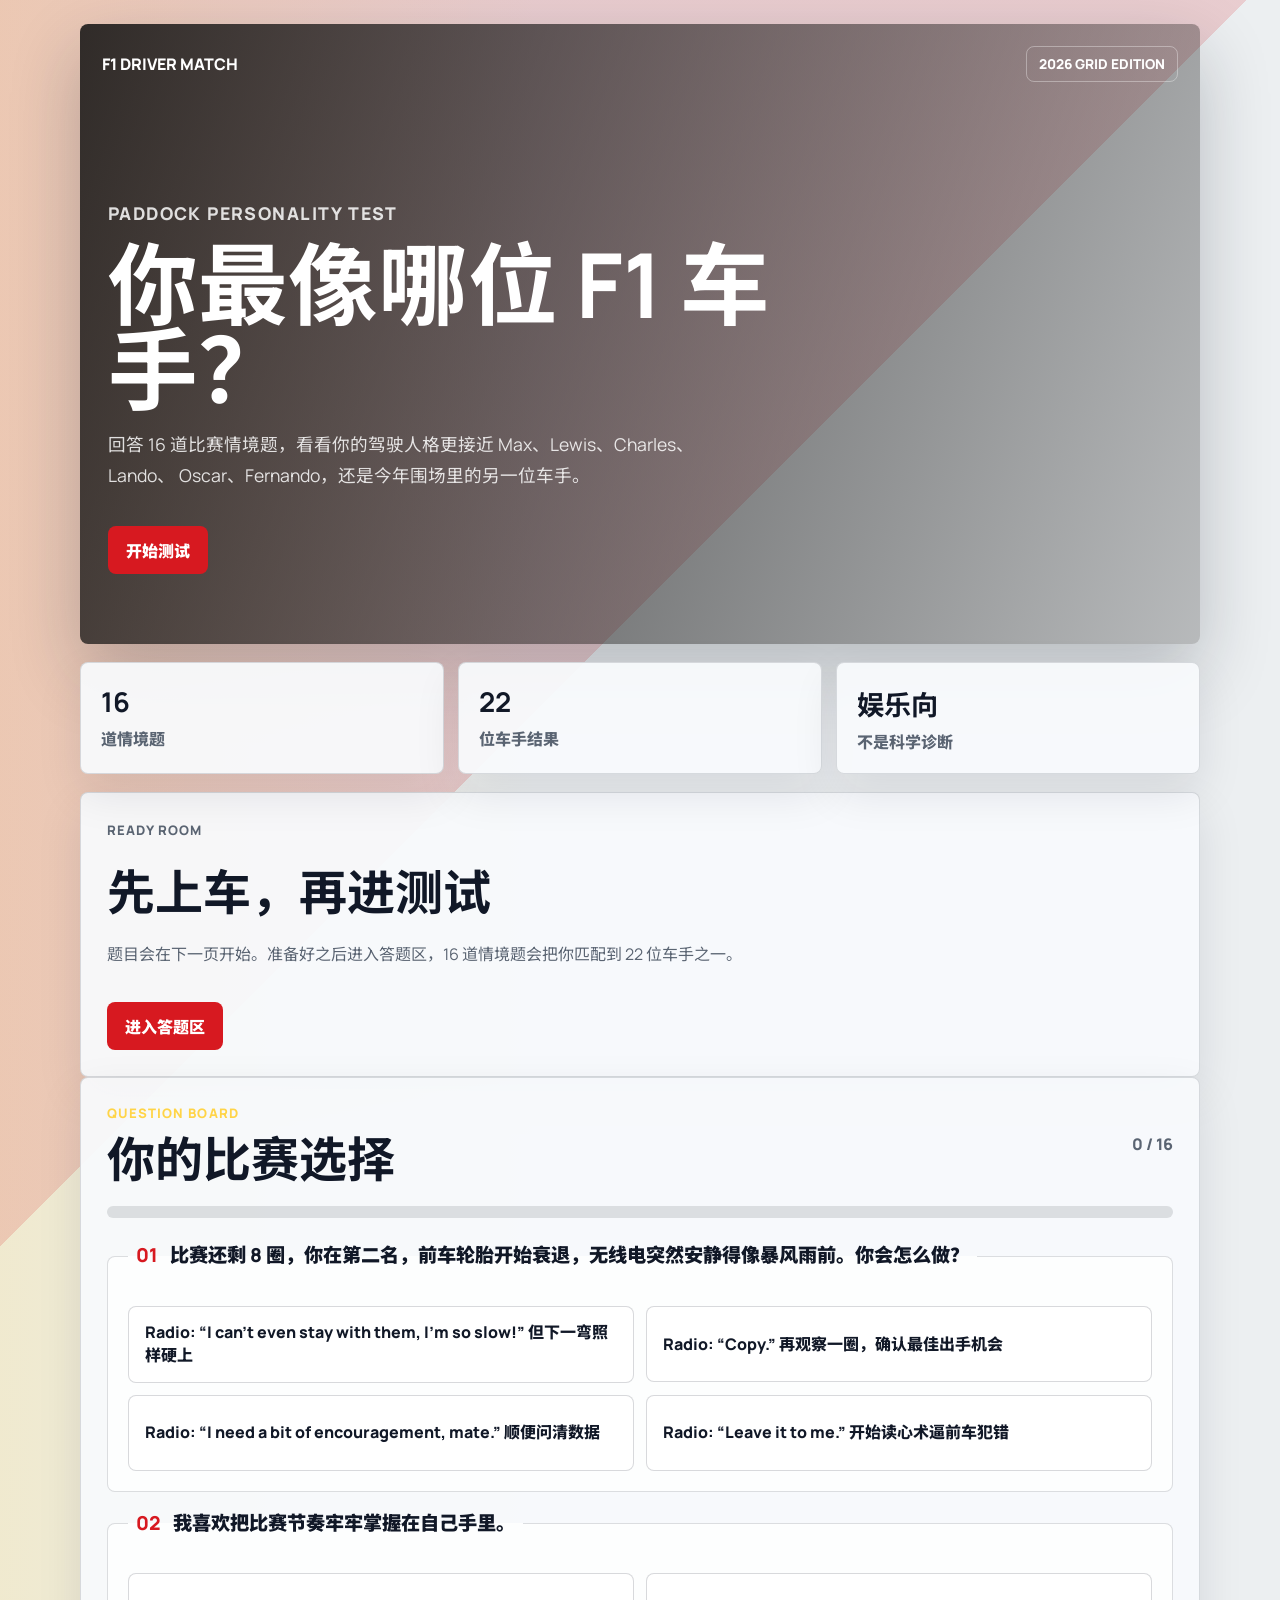
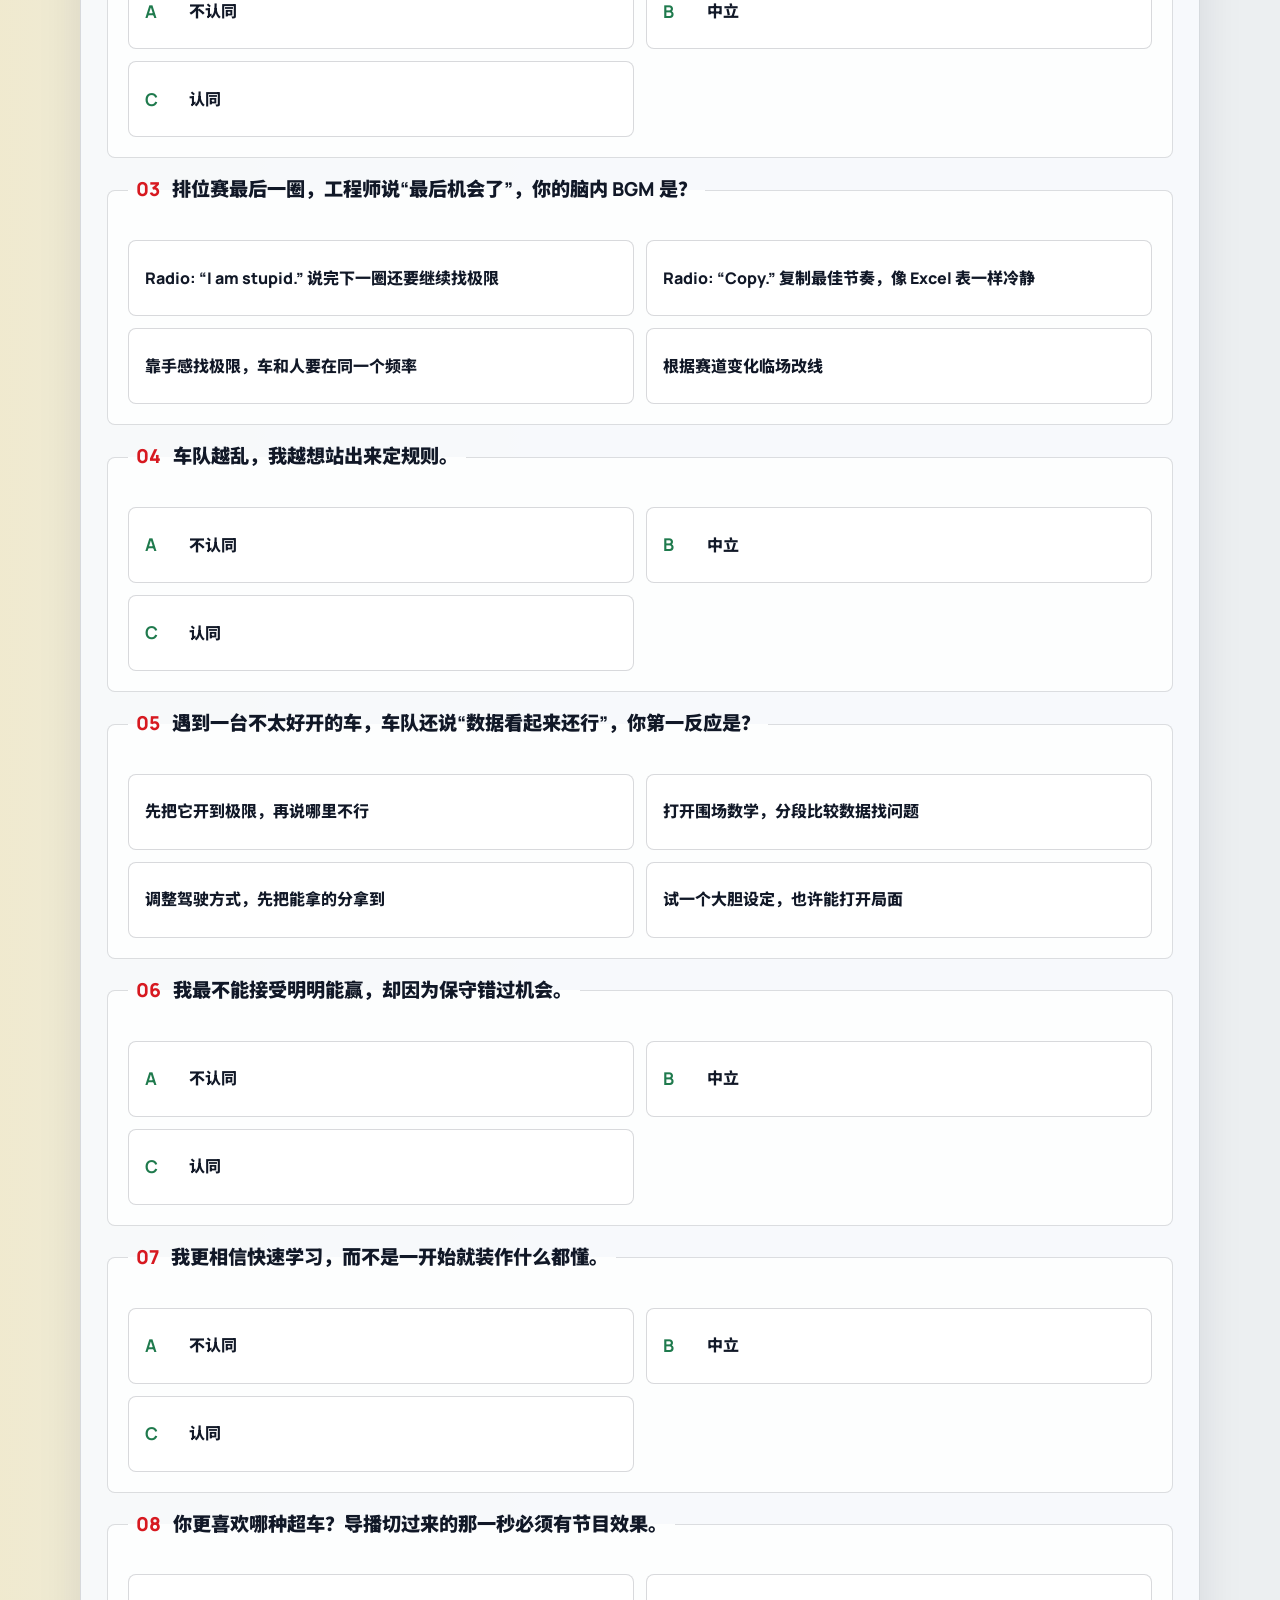
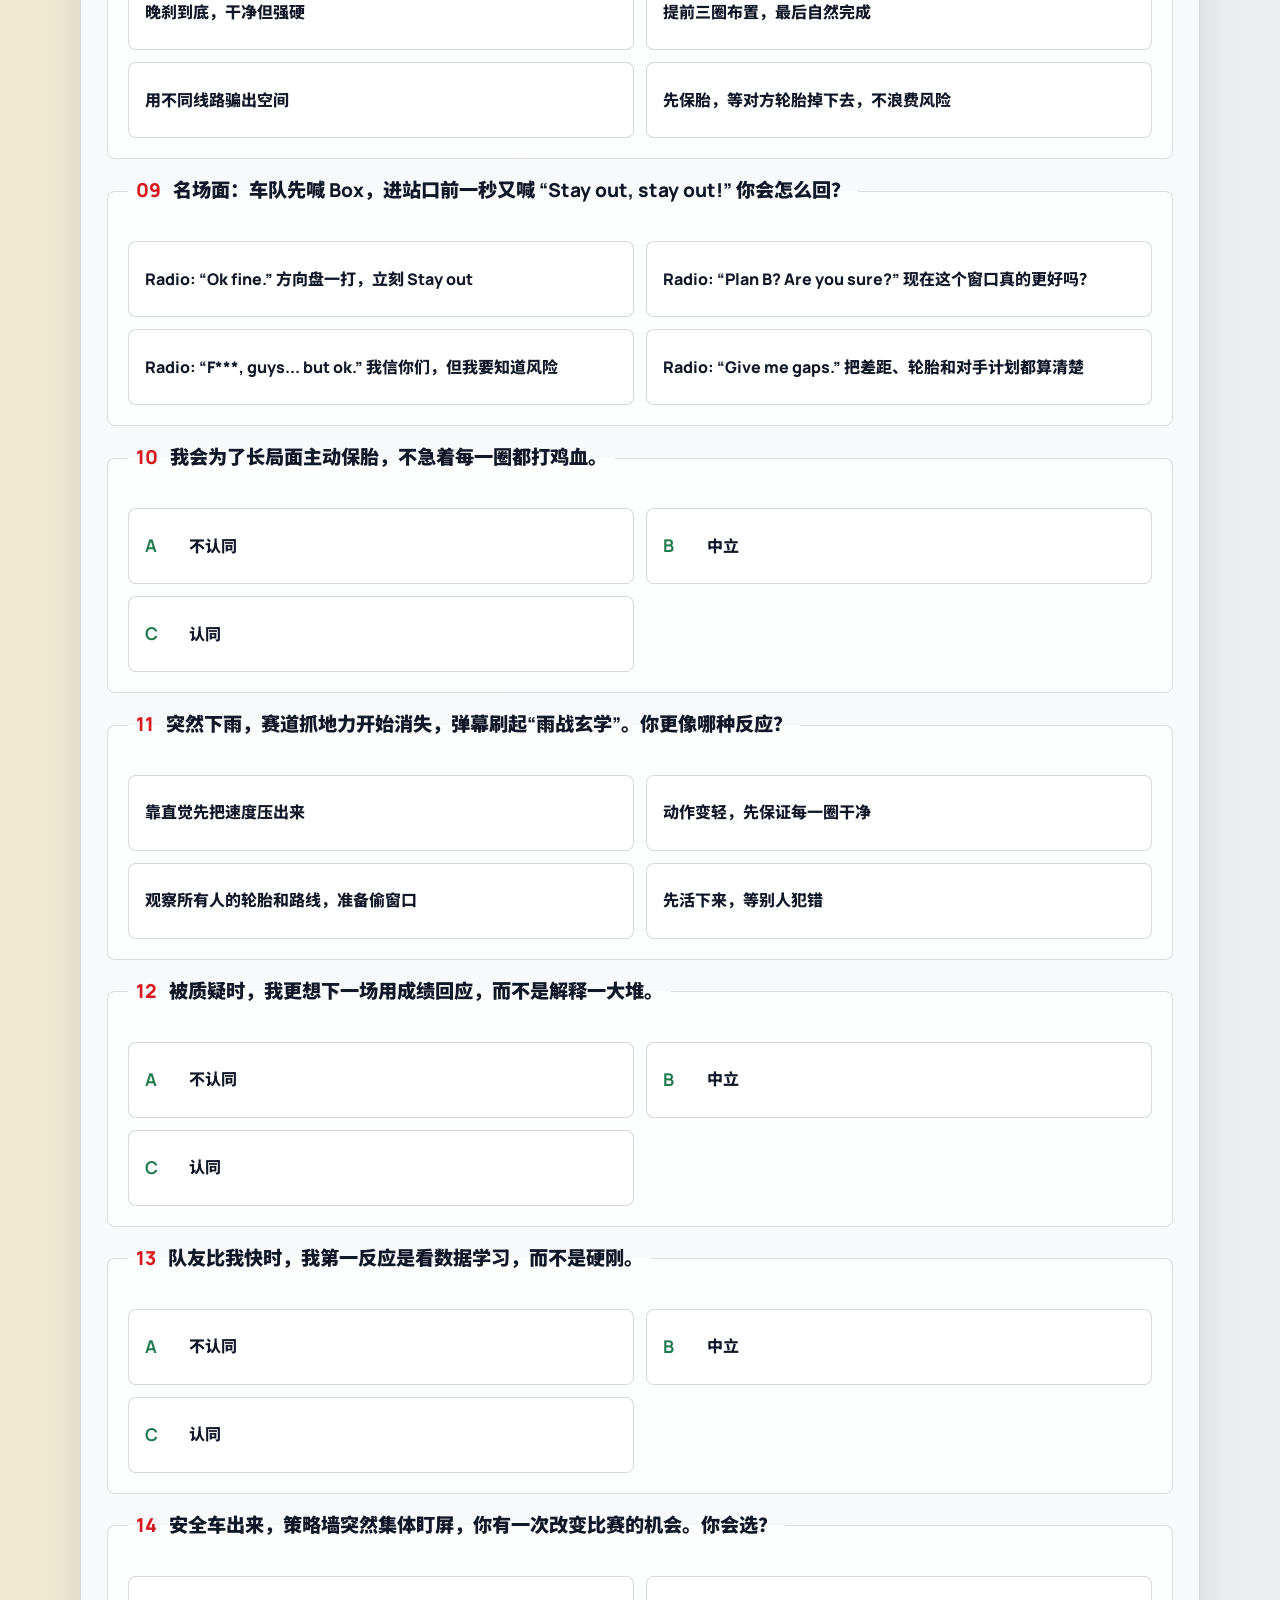
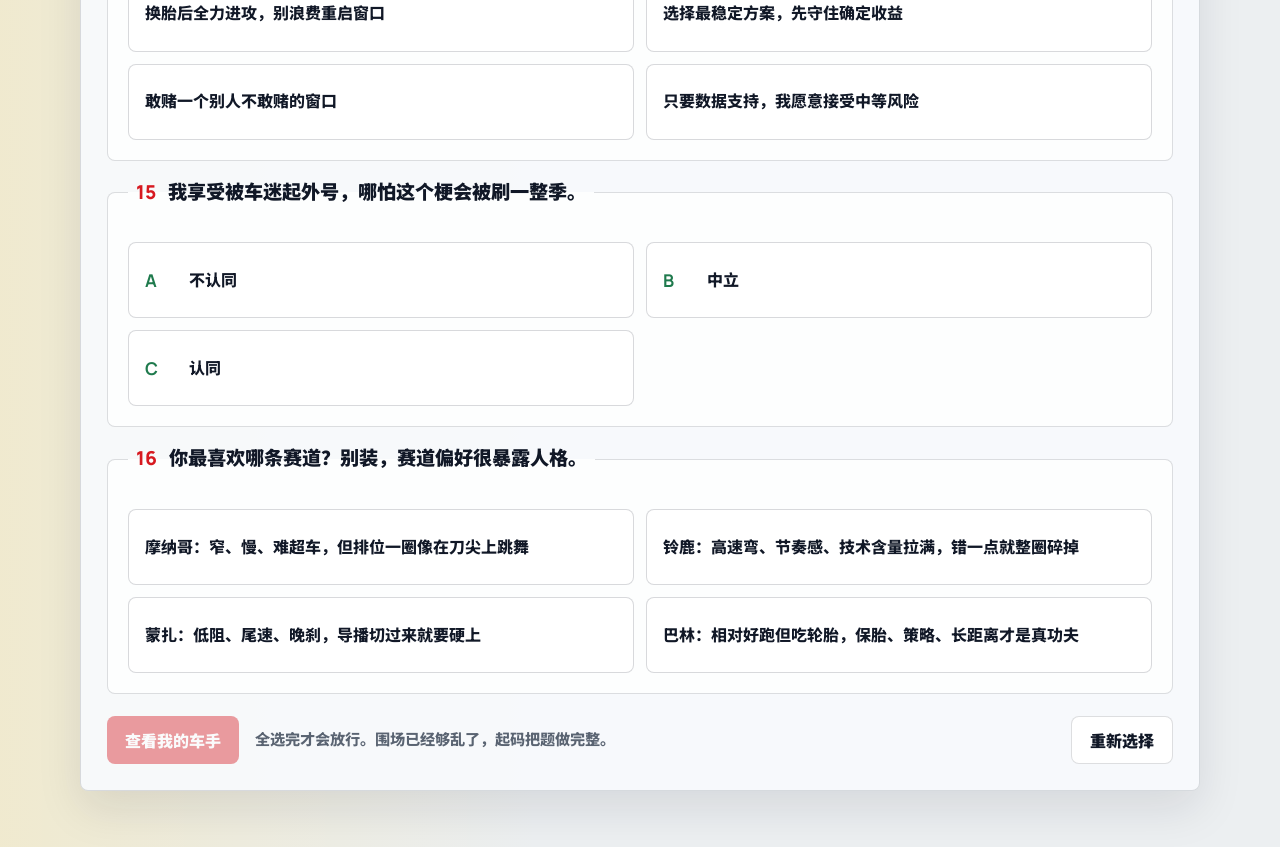
==== f1index.html @ 98091bf8 "Add files via upload" ====
<!DOCTYPE html>
<html lang="zh-Hans">
  <head>
    <meta charset="UTF-8" />
    <meta name="viewport" content="width=device-width, initial-scale=1.0" />
    <title>F1 车手人格测试</title>
    <link rel="preconnect" href="https://fonts.googleapis.com" />
    <link rel="preconnect" href="https://fonts.gstatic.com" crossorigin />
    <link
      href="https://fonts.googleapis.com/css2?family=Manrope:wght@400;500;700;800&family=Noto+Sans+SC:wght@400;500;700;900&display=swap"
      rel="stylesheet"
    />
    <link rel="stylesheet" href="styles.css" />
  </head>
  <body class="f1-page">
    <div class="f1-shell">
      <header class="f1-hero">
        <nav class="f1-topbar" aria-label="F1 test navigation">
          <a class="f1-brand" href="index.html">F1 Driver Match</a>
          <span class="f1-season">2026 Grid Edition</span>
        </nav>

        <section class="f1-hero-content">
          <p class="f1-kicker">Paddock Personality Test</p>
          <h1>你最像哪位 F1 车手？</h1>
          <p>
            回答 16 道比赛情境题，看看你的驾驶人格更接近 Max、Lewis、Charles、Lando、
            Oscar、Fernando，还是今年围场里的另一位车手。
          </p>
          <a class="f1-start" href="#f1-quiz">开始测试</a>
        </section>
      </header>

      <main>
        <section class="f1-intro" aria-label="Test notes">
          <article>
            <strong>16</strong>
            <span>道情境题</span>
          </article>
          <article>
            <strong>22</strong>
            <span>位车手结果</span>
          </article>
          <article>
            <strong>娱乐向</strong>
            <span>不是科学诊断</span>
          </article>
        </section>

        <section class="f1-cover-panel">
          <p class="f1-kicker">Ready Room</p>
          <h2>先上车，再进测试</h2>
          <p>
            题目会在下一页开始。准备好之后进入答题区，16 道情境题会把你匹配到 22 位车手之一。
          </p>
          <a class="f1-start" href="#f1-quiz">进入答题区</a>
        </section>

        <section id="f1-quiz" class="f1-quiz" aria-labelledby="quiz-title">
          <div class="f1-quiz-head">
            <div>
              <p class="f1-kicker">Question Board</p>
              <h2 id="quiz-title">你的比赛选择</h2>
            </div>
            <p id="quiz-progress" class="f1-progress-text">0 / 16</p>
          </div>

          <div class="f1-progress-bar" aria-hidden="true">
            <span id="quiz-progress-bar"></span>
          </div>

          <form id="f1-quiz-form" class="f1-question-list"></form>

          <div class="f1-actions">
            <button id="submit-quiz" class="f1-submit" type="button" disabled>查看我的车手</button>
            <p class="f1-submit-hint">全选完才会放行。围场已经够乱了，起码把题做完整。</p>
            <button id="reset-quiz" class="f1-reset" type="button">重新选择</button>
          </div>
        </section>

        <section id="f1-result" class="f1-result" hidden aria-live="polite">
          <div class="f1-result-main">
            <figure class="f1-driver-card">
              <figcaption>
                <span class="f1-type-label">你的人格类型是：</span>
                <strong id="result-driver-name"></strong>
                <span id="result-driver-team"></span>
                <div class="f1-result-stats">
                  <span id="result-driver-number"></span>
                  <span id="result-match-percent"></span>
                </div>
              </figcaption>
              <img id="result-avatar" alt="" />
            </figure>
            <p class="f1-kicker">人格解读</p>
            <h2 id="result-headline"></h2>
            <p id="result-summary"></p>
            <p id="result-detail"></p>
            <div id="result-traits" class="f1-traits"></div>
          </div>

          <aside class="f1-podium" aria-label="Closest driver matches">
            <h3>最接近你的前三名</h3>
            <div id="result-podium"></div>
          </aside>
        </section>
      </main>
    </div>
    <script src="f1-quiz.js?v=20260411-9"></script>
  </body>
</html>
---- styles.css ----
:root {
  --bg: #f4f0e8;
  --surface: rgba(255, 255, 255, 0.8);
  --surface-strong: #fffdf8;
  --text: #18222d;
  --muted: #596675;
  --accent: #045c52;
  --accent-soft: #d9efe7;
  --line: rgba(24, 34, 45, 0.1);
  --shadow: 0 24px 60px rgba(23, 32, 41, 0.12);
}

* {
  box-sizing: border-box;
}

html {
  scroll-behavior: smooth;
}

body {
  margin: 0;
  background:
    radial-gradient(circle at top left, rgba(255, 191, 128, 0.35), transparent 28%),
    radial-gradient(circle at top right, rgba(4, 92, 82, 0.18), transparent 30%),
    var(--bg);
  color: var(--text);
  font-family: "Manrope", "Noto Sans SC", "Noto Sans TC", sans-serif;
}

a {
  color: inherit;
}

.page-shell {
  width: min(1180px, calc(100% - 32px));
  margin: 24px auto 48px;
}

.hero,
.summary-card,
.info-card,
.topic-card,
.forum-card {
  border: 1px solid var(--line);
  box-shadow: var(--shadow);
}

.hero {
  background: linear-gradient(145deg, rgba(255, 253, 248, 0.96), rgba(228, 241, 236, 0.88));
  border-radius: 28px;
  padding: 24px;
}

.compact-hero {
  margin-bottom: 24px;
}

.topbar {
  display: flex;
  justify-content: space-between;
  align-items: center;
  gap: 16px;
}

.brand {
  font-size: 1rem;
  font-weight: 800;
  letter-spacing: 0.04em;
  text-transform: uppercase;
}

.home-link {
  text-decoration: none;
}

.lang-switcher {
  display: flex;
  flex-wrap: wrap;
  gap: 10px;
}

.lang-btn,
.primary-btn,
.secondary-btn,
.feedback-btn {
  border-radius: 999px;
  border: 1px solid transparent;
  cursor: pointer;
  font: inherit;
  transition: transform 0.2s ease, background 0.2s ease, border-color 0.2s ease;
}

.lang-btn {
  background: rgba(255, 255, 255, 0.68);
  border-color: rgba(4, 92, 82, 0.14);
  color: var(--text);
  padding: 10px 14px;
  font-size: 0.95rem;
  font-weight: 700;
}

.lang-btn.active,
.lang-btn:hover {
  background: var(--accent);
  color: #fff;
}

.hero-content {
  max-width: 760px;
  padding: 64px 8px 24px;
}

.home-hero {
  min-height: 420px;
  display: flex;
  flex-direction: column;
  justify-content: center;
}

.compact-copy {
  padding-top: 28px;
}

.eyebrow,
.section-kicker,
.summary-label,
.card-tag {
  color: var(--accent);
  font-size: 0.84rem;
  font-weight: 800;
  letter-spacing: 0.08em;
  text-transform: uppercase;
}

h1 {
  margin: 16px 0;
  font-size: clamp(2.4rem, 6vw, 5.2rem);
  line-height: 0.98;
}

.hero-copy,
.section-heading p,
.summary-card p,
.topic-card p,
.info-card p {
  color: var(--muted);
  line-height: 1.7;
}

.hero-actions {
  display: flex;
  flex-wrap: wrap;
  gap: 14px;
  margin-top: 28px;
}

.primary-btn,
.secondary-btn {
  display: inline-flex;
  align-items: center;
  justify-content: center;
  min-height: 48px;
  padding: 0 18px;
  text-decoration: none;
  font-weight: 800;
}

.primary-btn {
  background: var(--text);
  color: #fff;
}

.secondary-btn {
  background: rgba(255, 255, 255, 0.68);
  border-color: var(--line);
}

.summary-grid,
.card-grid {
  display: grid;
  gap: 18px;
}

.summary-grid,
.card-grid {
  grid-template-columns: repeat(3, minmax(0, 1fr));
}

.summary-grid {
  margin: 24px 0;
}

.summary-card,
.topic-card,
.info-card,
.forum-card {
  background: var(--surface);
  backdrop-filter: blur(16px);
  border-radius: 24px;
}

.summary-card,
.topic-card,
.info-card,
.forum-card {
  padding: 24px;
}

.topic-card {
  display: block;
  text-decoration: none;
}

.topic-card h3,
.info-card h3 {
  margin: 8px 0 12px;
  font-size: 1.35rem;
}

.detail-link {
  display: inline-flex;
  margin-top: 14px;
  font-weight: 800;
  color: var(--accent);
}

.section-heading {
  margin-bottom: 22px;
}

.home-sections,
.essentials {
  padding: 10px 4px 8px;
}

.mvp-section,
.forum-section {
  padding: 22px 4px 8px;
}

.mvp-tags {
  display: flex;
  flex-wrap: wrap;
  gap: 12px;
}

.feature-grid,
.stats-strip {
  display: grid;
  gap: 18px;
}

.feature-grid {
  grid-template-columns: repeat(3, minmax(0, 1fr));
}

.stats-strip {
  grid-template-columns: repeat(4, minmax(0, 1fr));
  margin-bottom: 24px;
}

.feature-card,
.stat-card {
  padding: 22px;
  border-radius: 22px;
  background: var(--surface);
  border: 1px solid var(--line);
  box-shadow: var(--shadow);
}

.feature-card h3 {
  margin: 0 0 10px;
  font-size: 1.2rem;
}

.stat-card strong {
  display: block;
  margin-bottom: 8px;
  font-size: 1.5rem;
}

.mvp-tag {
  display: inline-flex;
  align-items: center;
  min-height: 42px;
  padding: 0 16px;
  border-radius: 999px;
  background: rgba(4, 92, 82, 0.08);
  border: 1px solid rgba(4, 92, 82, 0.16);
  color: var(--accent);
  font-weight: 800;
}

.group-list {
  display: grid;
  gap: 28px;
}

.group-block {
  display: grid;
  gap: 16px;
}

.group-header h3 {
  margin: 0;
  font-size: 1.7rem;
}

.search-section {
  padding: 22px 4px 12px;
}

.search-box {
  display: flex;
  flex-wrap: wrap;
  gap: 12px;
}

.search-input {
  flex: 1 1 420px;
  min-height: 52px;
  padding: 0 16px;
  border-radius: 18px;
  border: 1px solid var(--line);
  background: rgba(255, 255, 255, 0.9);
  font: inherit;
}

.search-go {
  min-width: 180px;
}

.forum-list {
  display: grid;
  gap: 18px;
}

.guide-layout {
  display: grid;
  grid-template-columns: 280px minmax(0, 1fr);
  gap: 24px;
}

.guide-sidebar-inner {
  position: sticky;
  top: 20px;
  max-height: calc(100vh - 40px);
  overflow: auto;
  padding: 20px;
  border-radius: 24px;
  background: rgba(255, 255, 255, 0.78);
  border: 1px solid var(--line);
  box-shadow: var(--shadow);
}

.sidebar-group {
  display: grid;
  gap: 8px;
  margin-top: 18px;
}

.sidebar-group h3 {
  margin: 0 0 4px;
  font-size: 1rem;
}

.sidebar-link {
  padding: 8px 10px;
  border-radius: 12px;
  text-decoration: none;
  color: var(--muted);
  transition: background 0.2s ease, color 0.2s ease;
}

.sidebar-link.active,
.sidebar-link:hover {
  background: rgba(4, 92, 82, 0.1);
  color: var(--accent);
}

.detail-stack {
  display: grid;
  gap: 24px;
}

.detail-guide {
  display: grid;
  gap: 16px;
}

.detail-hero {
  padding: 24px;
  border-radius: 24px;
  background: linear-gradient(145deg, rgba(222, 239, 231, 0.8), rgba(255, 255, 255, 0.88));
  border: 1px solid rgba(4, 92, 82, 0.14);
  box-shadow: var(--shadow);
}

.detail-hero h2 {
  margin: 8px 0 12px;
  font-size: clamp(1.8rem, 4vw, 2.8rem);
}

.detail-hero p {
  margin: 0;
  line-height: 1.7;
}

.meta-pills {
  display: flex;
  flex-wrap: wrap;
  gap: 12px;
}

.meta-pills span {
  display: inline-flex;
  align-items: center;
  min-height: 40px;
  padding: 0 14px;
  border-radius: 999px;
  background: rgba(214, 234, 255, 0.8);
  border: 1px solid rgba(45, 85, 147, 0.12);
  color: #264783;
  font-weight: 800;
}

.detail-grid {
  display: grid;
  grid-template-columns: repeat(2, minmax(0, 1fr));
  gap: 16px;
}

.detail-card {
  padding: 22px;
  border-radius: 22px;
  background: rgba(255, 255, 255, 0.86);
  border: 1px solid var(--line);
  box-shadow: var(--shadow);
}

.detail-card h3 {
  margin: 0 0 10px;
  color: #264783;
  font-size: 1.3rem;
}

.detail-card p {
  margin: 0;
  line-height: 1.75;
  color: var(--muted);
}

.forum-card h3 {
  margin: 8px 0 12px;
  font-size: 1.25rem;
}

.forum-meta {
  margin: 0 0 16px;
  color: var(--muted);
  font-size: 0.95rem;
}

.toggle-replies-btn {
  border: 1px solid var(--line);
  background: var(--surface-strong);
  color: var(--text);
  border-radius: 999px;
  padding: 10px 16px;
  font: inherit;
  font-weight: 800;
  cursor: pointer;
}

.reply-panel {
  margin-top: 16px;
  display: grid;
  gap: 12px;
}

.reply-item {
  padding: 14px 16px;
  background: rgba(255, 255, 255, 0.7);
  border: 1px solid var(--line);
  border-radius: 16px;
}

.reply-item strong {
  display: block;
  margin-bottom: 8px;
}

.link-list {
  display: flex;
  flex-direction: column;
  gap: 10px;
  margin: 18px 0 20px;
}

.link-list a {
  padding: 12px 14px;
  background: var(--surface-strong);
  border: 1px solid var(--line);
  border-radius: 16px;
  text-decoration: none;
  font-weight: 700;
}

.feedback-row {
  display: flex;
  gap: 12px;
}

.feedback-btn {
  background: var(--accent-soft);
  color: var(--accent);
  padding: 10px 14px;
  font-weight: 800;
}

.feedback-btn.secondary {
  background: rgba(255, 238, 230, 0.95);
  color: #9e4d2f;
}

.lang-btn:hover,
.primary-btn:hover,
.secondary-btn:hover,
.feedback-btn:hover,
.topic-card:hover,
.toggle-replies-btn:hover {
  transform: translateY(-1px);
}

@media (max-width: 900px) {
  .summary-grid,
  .card-grid,
  .detail-grid,
  .feature-grid,
  .stats-strip,
  .guide-layout {
    grid-template-columns: 1fr;
  }

  .hero-content {
    padding-top: 40px;
  }

  .topbar {
    flex-direction: column;
    align-items: flex-start;
  }

  .guide-sidebar-inner {
    position: static;
    max-height: none;
  }
}

@media (max-width: 640px) {
  .page-shell {
    width: min(100% - 20px, 1180px);
    margin-top: 10px;
  }

  .hero,
  .summary-card,
  .topic-card,
  .info-card {
    border-radius: 20px;
  }

  h1 {
    font-size: 2.3rem;
  }

  .feedback-row {
    flex-direction: column;
  }
}

.f1-page {
  --track: #111111;
  --paper: #f8fafc;
  --signal: #d71920;
  --signal-2: #ffd447;
  --grass: #1f7a4d;
  --ink: #111827;
  --soft-ink: #5a6472;
  --f1-line: rgba(17, 24, 39, 0.14);
  background:
    linear-gradient(135deg, rgba(215, 25, 32, 0.16) 0 18%, transparent 18% 100%),
    linear-gradient(90deg, rgba(255, 212, 71, 0.2), transparent 42%),
    #eceff1;
  color: var(--ink);
}

.f1-shell {
  width: min(1120px, calc(100% - 32px));
  margin: 24px auto 56px;
}

.f1-hero {
  min-height: min(620px, calc(100vh - 48px));
  display: flex;
  flex-direction: column;
  border-radius: 8px;
  overflow: hidden;
  color: #fff;
  background:
    linear-gradient(110deg, rgba(17, 17, 17, 0.86), rgba(17, 17, 17, 0.24)),
    url("https://sportsbase.io/images/gpfans/copy_1200x800/7635575d89f55753779bdca8ea72032a6af0489f.png") center / cover;
  box-shadow: 0 28px 70px rgba(17, 24, 39, 0.24);
}

.f1-quiz-cover {
  margin-bottom: 18px;
  border-radius: 8px;
  color: #fff;
  background:
    linear-gradient(110deg, rgba(17, 17, 17, 0.92), rgba(17, 17, 17, 0.55)),
    url("https://sportsbase.io/images/gpfans/copy_1200x800/7635575d89f55753779bdca8ea72032a6af0489f.png") center / cover;
  box-shadow: 0 20px 55px rgba(17, 24, 39, 0.2);
}

.f1-topbar {
  display: flex;
  align-items: center;
  justify-content: space-between;
  gap: 16px;
  padding: 22px;
}

.f1-brand,
.f1-season {
  color: inherit;
  font-weight: 900;
  letter-spacing: 0;
  text-decoration: none;
  text-transform: uppercase;
}

.f1-season {
  padding: 8px 12px;
  border: 1px solid rgba(255, 255, 255, 0.34);
  border-radius: 8px;
  font-size: 0.85rem;
}

.f1-hero-content {
  width: min(760px, 100%);
  margin-top: auto;
  padding: 56px 28px 70px;
}

.f1-quiz-cover-copy {
  width: min(760px, 100%);
  padding: 46px 28px 56px;
}

.f1-kicker {
  margin: 0 0 12px;
  color: var(--signal-2);
  font-size: 0.82rem;
  font-weight: 900;
  letter-spacing: 0.08em;
  text-transform: uppercase;
}

.f1-hero h1 {
  max-width: 760px;
  margin: 0 0 18px;
  font-size: clamp(2.7rem, 7vw, 5.8rem);
  line-height: 0.95;
}

.f1-hero p {
  max-width: 650px;
  color: rgba(255, 255, 255, 0.84);
  font-size: 1.1rem;
  line-height: 1.75;
}

.f1-start,
.f1-submit,
.f1-reset {
  min-height: 48px;
  display: inline-flex;
  align-items: center;
  justify-content: center;
  border: 0;
  border-radius: 8px;
  padding: 0 18px;
  font: inherit;
  font-weight: 900;
  text-decoration: none;
  cursor: pointer;
}

.f1-start,
.f1-submit {
  background: var(--signal);
  color: #fff;
}

.f1-start {
  margin-top: 18px;
}

.f1-submit:disabled {
  cursor: not-allowed;
  opacity: 0.42;
}

.f1-reset {
  background: #fff;
  color: var(--ink);
  border: 1px solid var(--f1-line);
}

.f1-intro {
  display: grid;
  grid-template-columns: repeat(3, minmax(0, 1fr));
  gap: 14px;
  margin: 18px 0;
}

.f1-cover-panel {
  margin-top: 18px;
  padding: 26px;
  border: 1px solid var(--f1-line);
  border-radius: 8px;
  background: rgba(248, 250, 252, 0.94);
  box-shadow: 0 18px 45px rgba(17, 24, 39, 0.1);
}

.f1-cover-panel h2 {
  margin: 0 0 12px;
  font-size: clamp(1.8rem, 4vw, 3rem);
}

.f1-cover-panel p {
  max-width: 720px;
  color: var(--soft-ink);
  line-height: 1.75;
}

.f1-intro article,
.f1-quiz,
.f1-result {
  background: rgba(248, 250, 252, 0.94);
  border: 1px solid var(--f1-line);
  border-radius: 8px;
  box-shadow: 0 18px 45px rgba(17, 24, 39, 0.1);
}

.f1-intro article {
  padding: 20px;
}

.f1-intro strong {
  display: block;
  margin-bottom: 6px;
  font-size: 1.7rem;
}

.f1-intro span {
  color: var(--soft-ink);
  font-weight: 800;
}

.f1-quiz,
.f1-result {
  padding: 26px;
}

.f1-quiz-head,
.f1-actions,
.f1-podium-item {
  display: flex;
  align-items: center;
  justify-content: space-between;
  gap: 16px;
}

.f1-quiz h2,
.f1-result h2 {
  margin: 0;
  font-size: clamp(1.8rem, 4vw, 3rem);
  line-height: 1.05;
}

.f1-progress-text {
  min-width: 72px;
  margin: 0;
  color: var(--soft-ink);
  font-weight: 900;
  text-align: right;
}

.f1-progress-bar {
  height: 12px;
  margin: 22px 0 24px;
  overflow: hidden;
  border-radius: 8px;
  background: rgba(17, 24, 39, 0.12);
}

.f1-progress-bar span {
  display: block;
  width: 0;
  height: 100%;
  border-radius: inherit;
  background: linear-gradient(90deg, var(--grass), var(--signal-2), var(--signal));
  transition: width 0.22s ease;
}

.f1-question-list {
  display: grid;
  gap: 18px;
}

.f1-question {
  min-width: 0;
  margin: 0;
  padding: 20px;
  border: 1px solid var(--f1-line);
  border-radius: 8px;
  background: rgba(255, 255, 255, 0.72);
}

.f1-question legend {
  padding: 0 8px;
  font-size: 1.2rem;
  font-weight: 900;
  line-height: 1.45;
}

.f1-question legend span {
  color: var(--signal);
  font-family: "Manrope", sans-serif;
  margin-right: 8px;
}

.f1-options {
  display: grid;
  grid-template-columns: repeat(2, minmax(0, 1fr));
  gap: 12px;
  margin-top: 16px;
}

.f1-option {
  position: relative;
  display: block;
}

.f1-option input {
  position: absolute;
  inset: 0;
  opacity: 0;
}

.f1-option span {
  min-height: 76px;
  display: flex;
  align-items: center;
  gap: 16px;
  padding: 14px 16px;
  border: 1px solid rgba(17, 24, 39, 0.16);
  border-radius: 8px;
  background: #fff;
  color: var(--ink);
  font-weight: 800;
  line-height: 1.45;
  transition: border-color 0.18s ease, box-shadow 0.18s ease, transform 0.18s ease;
}

.f1-option b {
  min-width: 28px;
  color: var(--driver-color, var(--grass));
  font-size: 1.1rem;
}

.f1-option input:checked + span {
  border-color: var(--signal);
  box-shadow: inset 6px 0 0 var(--signal), 0 12px 28px rgba(215, 25, 32, 0.14);
}

.f1-option:hover span {
  transform: translateY(-1px);
}

.f1-actions {
  justify-content: flex-start;
  margin-top: 22px;
  flex-wrap: wrap;
}

.f1-submit-hint {
  flex: 1 1 260px;
  margin: 0;
  color: var(--soft-ink);
  font-size: 0.95rem;
  font-weight: 800;
  line-height: 1.55;
}

.f1-result {
  --driver-color: var(--signal);
  display: grid;
  grid-template-columns: minmax(0, 1.4fr) minmax(280px, 0.6fr);
  gap: 24px;
  margin-top: 18px;
  border-top: 8px solid var(--driver-color);
}

.f1-result[hidden] {
  display: none;
}

.f1-result-main p {
  color: var(--soft-ink);
  font-size: 1.05rem;
  line-height: 1.75;
}

.f1-driver-card {
  display: grid;
  justify-items: center;
  gap: 18px;
  margin: 0 0 22px;
  padding: 28px 20px;
  border: 1px solid rgba(17, 24, 39, 0.1);
  border-radius: 8px;
  background:
    linear-gradient(135deg, rgba(255, 255, 255, 0.96), rgba(248, 250, 252, 0.86)),
    radial-gradient(circle at bottom right, rgba(17, 24, 39, 0.08), transparent 34%);
}

.f1-driver-card img {
  width: clamp(150px, 28vw, 230px);
  aspect-ratio: 1;
  border: 3px solid var(--driver-color);
  border-radius: 8px;
  background: #fff;
  object-fit: cover;
}

.f1-driver-card figcaption {
  display: grid;
  justify-items: center;
  gap: 10px;
  text-align: center;
}

.f1-type-label {
  color: var(--soft-ink);
  font-size: clamp(1.2rem, 4vw, 2rem);
  font-weight: 700;
}

.f1-driver-card strong {
  color: var(--ink);
  font-size: clamp(2.5rem, 8vw, 5rem);
  font-weight: 900;
  line-height: 1;
}

.f1-driver-card span {
  color: var(--driver-color);
  font-weight: 900;
}

.f1-result-stats {
  justify-content: center;
  display: flex;
  flex-wrap: wrap;
  gap: 8px;
  margin-top: 6px;
}

.f1-result-stats span {
  min-height: 34px;
  display: inline-flex;
  align-items: center;
  padding: 0 10px;
  border: 1px solid var(--driver-color);
  border-radius: 8px;
  background: #fff;
  color: var(--driver-color);
  font-size: 0.9rem;
}

.f1-traits {
  display: flex;
  flex-wrap: wrap;
  gap: 10px;
  margin-top: 18px;
}

.f1-traits span,
.f1-rank {
  display: inline-flex;
  align-items: center;
  justify-content: center;
  border-radius: 8px;
  font-weight: 900;
}

.f1-traits span {
  min-height: 38px;
  padding: 0 12px;
  background: #fff;
  border: 1px solid var(--driver-color);
  color: var(--driver-color);
}

.f1-podium h3 {
  margin: 0 0 14px;
}

.f1-podium {
  display: grid;
  align-content: start;
}

#result-podium {
  display: grid;
  gap: 12px;
}

.f1-podium-item {
  justify-content: flex-start;
  padding: 14px;
  border: 1px solid var(--f1-line);
  border-radius: 8px;
  background: #fff;
}

.f1-rank {
  width: 42px;
  height: 42px;
  flex: 0 0 auto;
  background: var(--track);
  color: #fff;
}

.f1-podium-item strong,
.f1-podium-item small {
  display: block;
}

.f1-podium-item small {
  margin-top: 4px;
  color: var(--soft-ink);
  font-weight: 800;
}

@media (max-width: 760px) {
  .f1-shell {
    width: min(100% - 20px, 1120px);
    margin-top: 10px;
  }

  .f1-hero {
    min-height: 560px;
  }

  .f1-topbar,
  .f1-quiz-head {
    align-items: flex-start;
    flex-direction: column;
  }

  .f1-season {
    align-self: flex-start;
  }

  .f1-hero-content {
    padding: 44px 18px 48px;
  }

  .f1-quiz-cover-copy {
    padding: 34px 18px 42px;
  }

  .f1-intro,
  .f1-options,
  .f1-result {
    grid-template-columns: 1fr;
  }

  .f1-quiz,
  .f1-result {
    padding: 18px;
  }

  .f1-question {
    padding: 16px;
  }

  .f1-option span {
    min-height: 64px;
  }

  .f1-driver-card {
    padding: 22px 14px;
  }
}
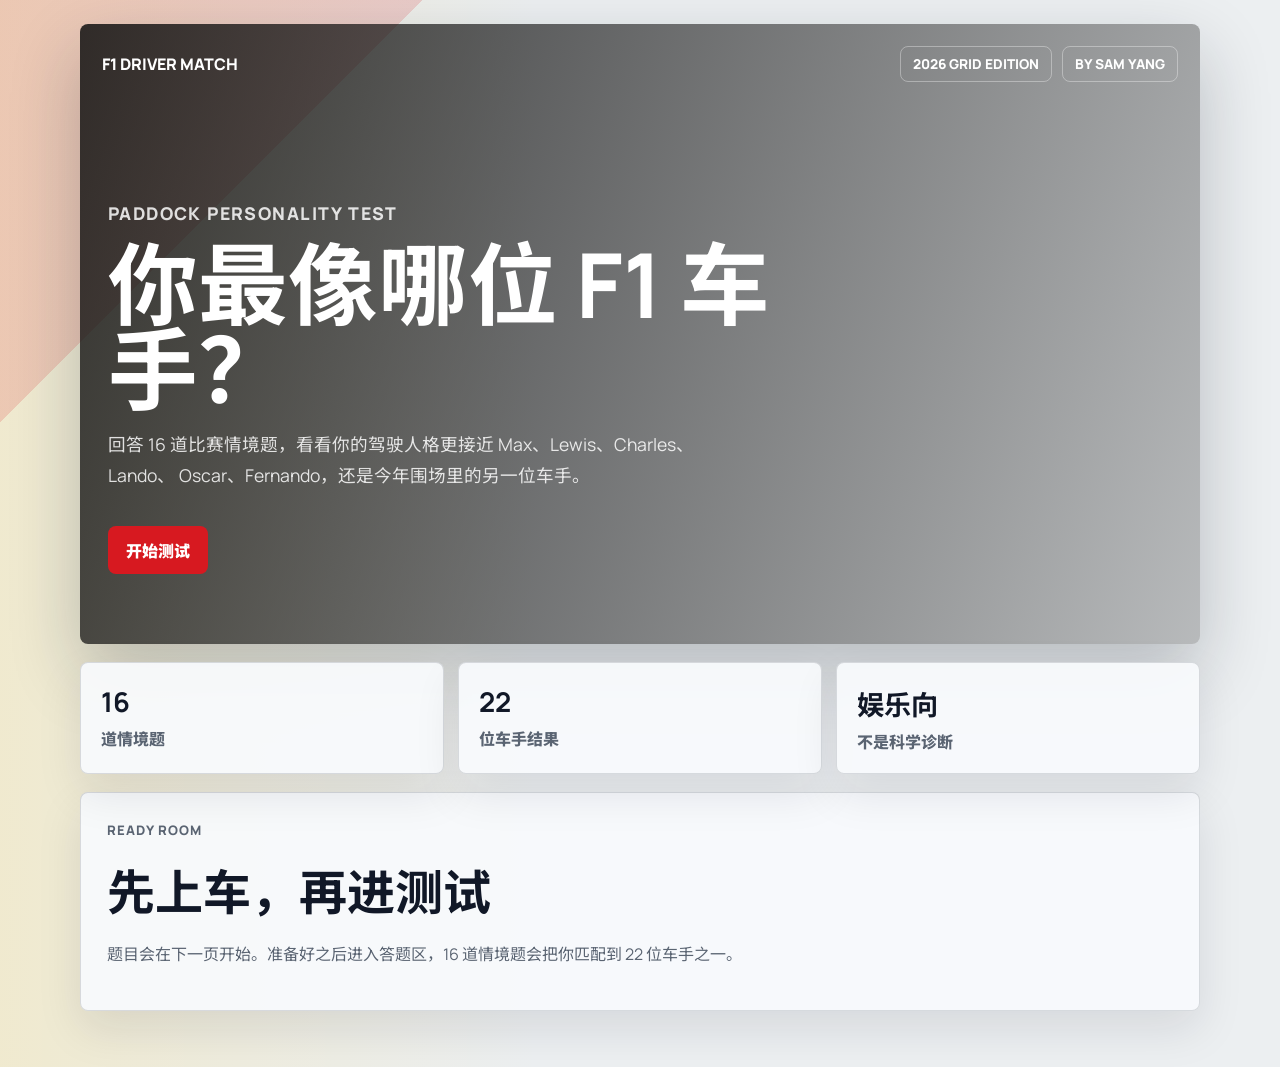
==== commit 9f1bc4c1: "Add files via upload" ====
--- a/f1index.html
+++ b/f1index.html
@@ -17,7 +17,10 @@
       <header class="f1-hero">
         <nav class="f1-topbar" aria-label="F1 test navigation">
           <a class="f1-brand" href="index.html">F1 Driver Match</a>
-          <span class="f1-season">2026 Grid Edition</span>
+          <div class="f1-nav-meta">
+            <span class="f1-season">2026 Grid Edition</span>
+            <span class="f1-author-top">By Sam Yang</span>
+          </div>
         </nav>
 
         <section class="f1-hero-content">
@@ -27,7 +30,7 @@
             回答 16 道比赛情境题，看看你的驾驶人格更接近 Max、Lewis、Charles、Lando、
             Oscar、Fernando，还是今年围场里的另一位车手。
           </p>
-          <a class="f1-start" href="#f1-quiz">开始测试</a>
+          <a class="f1-start" href="f1quiz.html">开始测试</a>
         </section>
       </header>
 
@@ -53,59 +56,8 @@
           <p>
             题目会在下一页开始。准备好之后进入答题区，16 道情境题会把你匹配到 22 位车手之一。
           </p>
-          <a class="f1-start" href="#f1-quiz">进入答题区</a>
-        </section>
-
-        <section id="f1-quiz" class="f1-quiz" aria-labelledby="quiz-title">
-          <div class="f1-quiz-head">
-            <div>
-              <p class="f1-kicker">Question Board</p>
-              <h2 id="quiz-title">你的比赛选择</h2>
-            </div>
-            <p id="quiz-progress" class="f1-progress-text">0 / 16</p>
-          </div>
-
-          <div class="f1-progress-bar" aria-hidden="true">
-            <span id="quiz-progress-bar"></span>
-          </div>
-
-          <form id="f1-quiz-form" class="f1-question-list"></form>
-
-          <div class="f1-actions">
-            <button id="submit-quiz" class="f1-submit" type="button" disabled>查看我的车手</button>
-            <p class="f1-submit-hint">全选完才会放行。围场已经够乱了，起码把题做完整。</p>
-            <button id="reset-quiz" class="f1-reset" type="button">重新选择</button>
-          </div>
-        </section>
-
-        <section id="f1-result" class="f1-result" hidden aria-live="polite">
-          <div class="f1-result-main">
-            <figure class="f1-driver-card">
-              <figcaption>
-                <span class="f1-type-label">你的人格类型是：</span>
-                <strong id="result-driver-name"></strong>
-                <span id="result-driver-team"></span>
-                <div class="f1-result-stats">
-                  <span id="result-driver-number"></span>
-                  <span id="result-match-percent"></span>
-                </div>
-              </figcaption>
-              <img id="result-avatar" alt="" />
-            </figure>
-            <p class="f1-kicker">人格解读</p>
-            <h2 id="result-headline"></h2>
-            <p id="result-summary"></p>
-            <p id="result-detail"></p>
-            <div id="result-traits" class="f1-traits"></div>
-          </div>
-
-          <aside class="f1-podium" aria-label="Closest driver matches">
-            <h3>最接近你的前三名</h3>
-            <div id="result-podium"></div>
-          </aside>
         </section>
       </main>
     </div>
-    <script src="f1-quiz.js?v=20260411-9"></script>
   </body>
 </html>
--- a/styles.css
+++ b/styles.css
@@ -641,6 +641,23 @@
   text-transform: uppercase;
 }
 
+.f1-nav-meta {
+  display: flex;
+  flex-wrap: wrap;
+  justify-content: flex-end;
+  gap: 10px;
+}
+
+.f1-author-top {
+  padding: 8px 12px;
+  border: 1px solid rgba(255, 255, 255, 0.34);
+  border-radius: 8px;
+  color: inherit;
+  font-size: 0.85rem;
+  font-weight: 900;
+  text-transform: uppercase;
+}
+
 .f1-season {
   padding: 8px 12px;
   border: 1px solid rgba(255, 255, 255, 0.34);
@@ -680,6 +697,12 @@
   color: rgba(255, 255, 255, 0.84);
   font-size: 1.1rem;
   line-height: 1.75;
+}
+
+.f1-author {
+  margin: 12px 0 0;
+  color: var(--signal-2);
+  font-weight: 900;
 }
 
 .f1-start,
@@ -939,12 +962,15 @@
 }
 
 .f1-driver-card img {
-  width: clamp(150px, 28vw, 230px);
-  aspect-ratio: 1;
+  width: min(100%, 280px);
+  max-height: 340px;
+  aspect-ratio: 4 / 5;
   border: 3px solid var(--driver-color);
   border-radius: 8px;
   background: #fff;
-  object-fit: cover;
+  object-fit: contain;
+  object-position: center top;
+  padding: 3px;
 }
 
 .f1-driver-card figcaption {
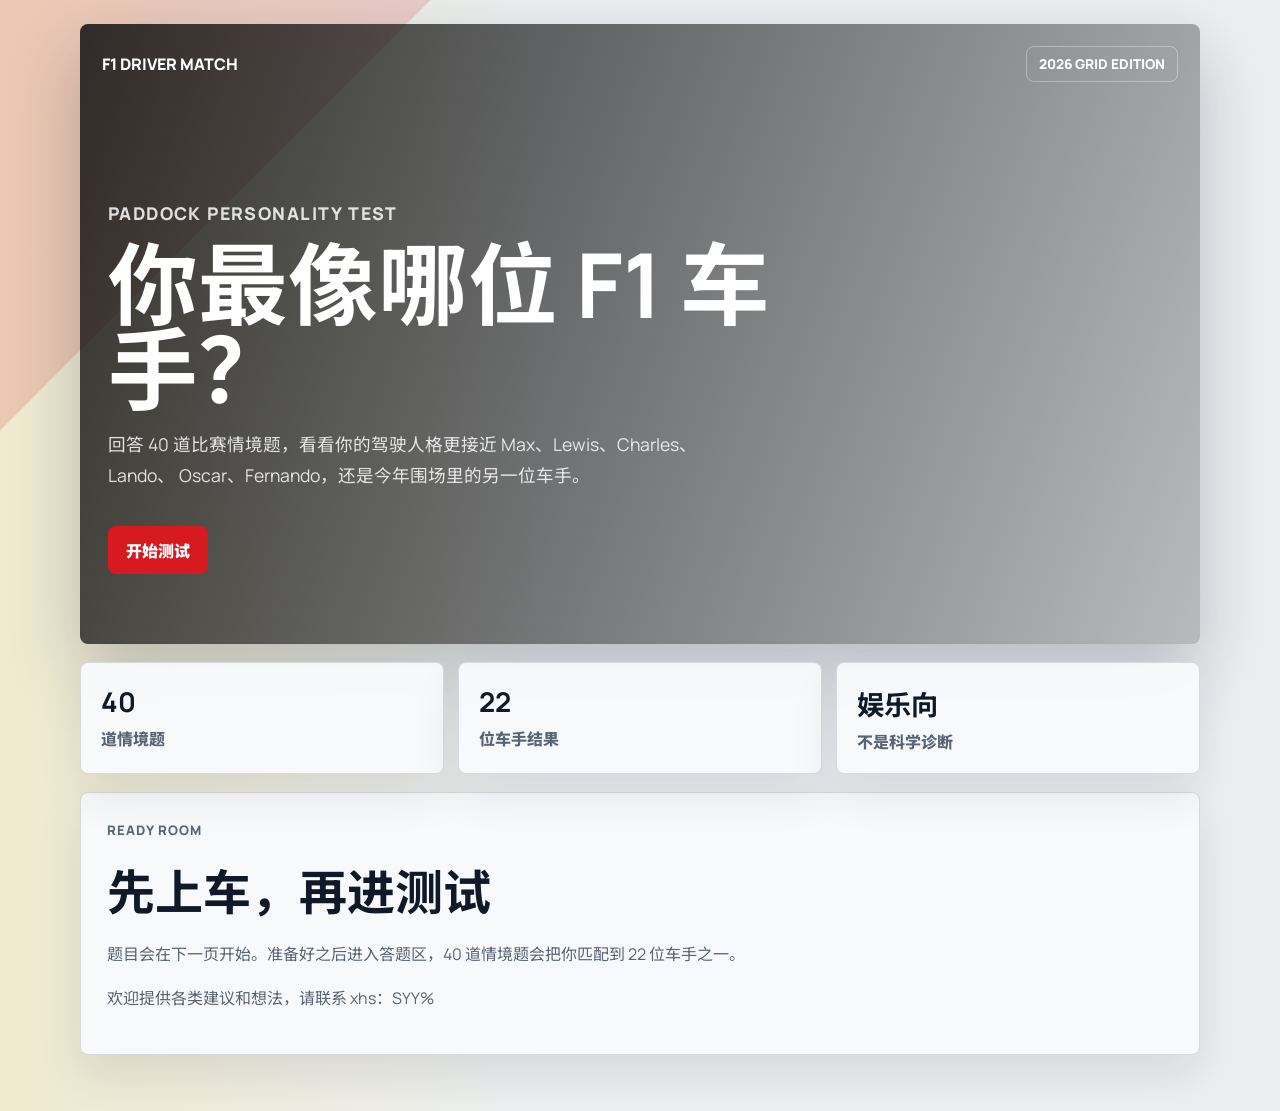
==== commit b7c9f07d: "Add files via upload" ====
--- a/f1index.html
+++ b/f1index.html
@@ -19,7 +19,6 @@
           <a class="f1-brand" href="index.html">F1 Driver Match</a>
           <div class="f1-nav-meta">
             <span class="f1-season">2026 Grid Edition</span>
-            <span class="f1-author-top">By Sam Yang</span>
           </div>
         </nav>
 
@@ -27,7 +26,7 @@
           <p class="f1-kicker">Paddock Personality Test</p>
           <h1>你最像哪位 F1 车手？</h1>
           <p>
-            回答 16 道比赛情境题，看看你的驾驶人格更接近 Max、Lewis、Charles、Lando、
+            回答 40 道比赛情境题，看看你的驾驶人格更接近 Max、Lewis、Charles、Lando、
             Oscar、Fernando，还是今年围场里的另一位车手。
           </p>
           <a class="f1-start" href="f1quiz.html">开始测试</a>
@@ -37,7 +36,7 @@
       <main>
         <section class="f1-intro" aria-label="Test notes">
           <article>
-            <strong>16</strong>
+            <strong>40</strong>
             <span>道情境题</span>
           </article>
           <article>
@@ -54,8 +53,9 @@
           <p class="f1-kicker">Ready Room</p>
           <h2>先上车，再进测试</h2>
           <p>
-            题目会在下一页开始。准备好之后进入答题区，16 道情境题会把你匹配到 22 位车手之一。
+            题目会在下一页开始。准备好之后进入答题区，40 道情境题会把你匹配到 22 位车手之一。
           </p>
+          <p>欢迎提供各类建议和想法，请联系 xhs：SYY%</p>
         </section>
       </main>
     </div>
--- a/styles.css
+++ b/styles.css
@@ -931,11 +931,23 @@
 
 .f1-result {
   --driver-color: var(--signal);
-  display: grid;
+  --driver-primary: var(--driver-color);
+  --driver-secondary: var(--driver-color);
+  display: grid;
+  position: relative;
   grid-template-columns: minmax(0, 1.4fr) minmax(280px, 0.6fr);
   gap: 24px;
   margin-top: 18px;
-  border-top: 8px solid var(--driver-color);
+  overflow: hidden;
+  border-top: 0;
+}
+
+.f1-result::before {
+  content: "";
+  position: absolute;
+  inset: 0 0 auto;
+  height: 8px;
+  background: linear-gradient(90deg, var(--driver-primary), var(--driver-secondary));
 }
 
 .f1-result[hidden] {
@@ -965,12 +977,14 @@
   width: min(100%, 280px);
   max-height: 340px;
   aspect-ratio: 4 / 5;
-  border: 3px solid var(--driver-color);
-  border-radius: 8px;
-  background: #fff;
+  border: 5px solid transparent;
+  border-radius: 8px;
+  background:
+    linear-gradient(#fff, #fff) padding-box,
+    linear-gradient(135deg, var(--driver-primary), var(--driver-secondary)) border-box;
   object-fit: contain;
   object-position: center top;
-  padding: 3px;
+  padding: 2px;
 }
 
 .f1-driver-card figcaption {
